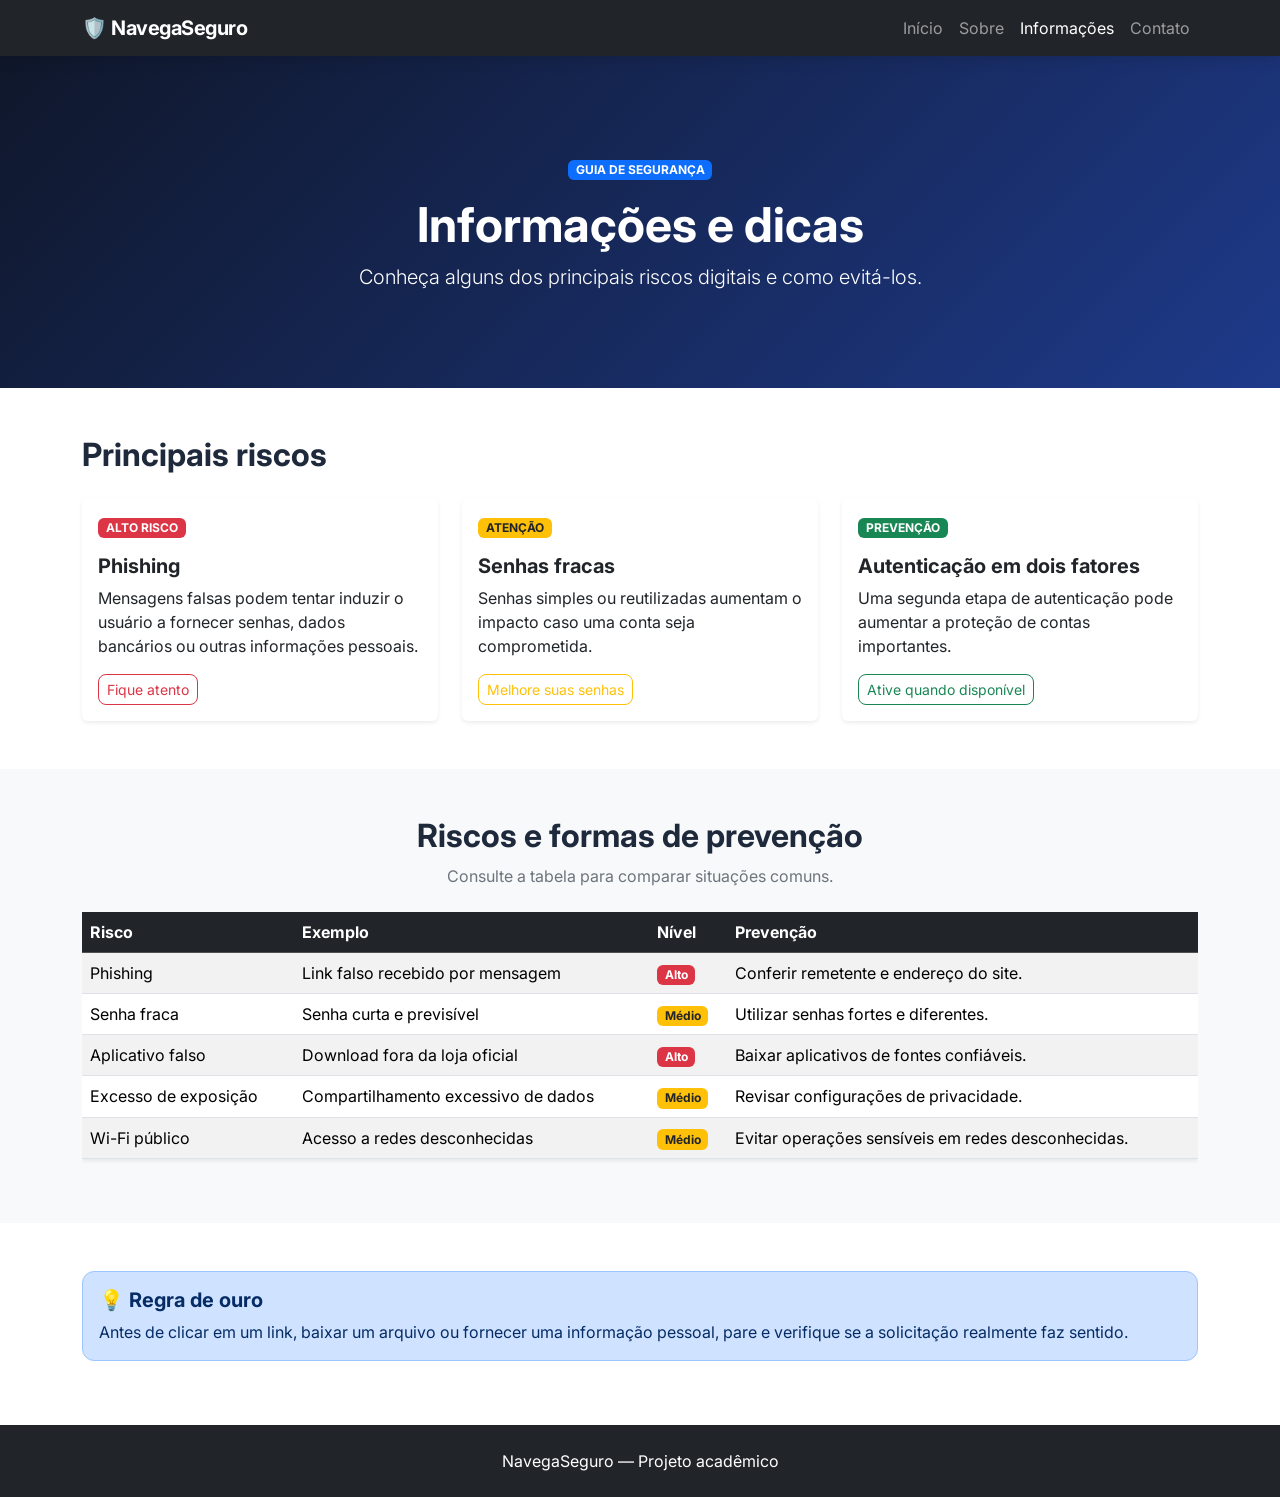
==== informacoes.html @ cbc28134 "av1-nicholas-almeida-silva-3bimestre" ====
<!DOCTYPE html>
<html lang="pt-BR">

<head>

    <meta charset="UTF-8">
    <meta name="viewport" content="width=device-width, initial-scale=1.0">

    <title>Informações | NavegaSeguro</title>

    <link rel="preconnect" href="https://fonts.googleapis.com">
    <link rel="preconnect" href="https://fonts.gstatic.com" crossorigin>

    <link href="https://fonts.googleapis.com/css2?family=Inter:wght@400;500;600;700;800&display=swap" rel="stylesheet">

    <link href="https://cdn.jsdelivr.net/npm/bootstrap@5.3.8/dist/css/bootstrap.min.css" rel="stylesheet">

    <link rel="stylesheet" href="css/style.css">

</head>

<body>

<header>

<nav class="navbar navbar-expand-lg navbar-dark bg-dark fixed-top">

    <div class="container">

        <a class="navbar-brand fw-bold" href="index.html">
            🛡️ NavegaSeguro
        </a>

        <button class="navbar-toggler"
                type="button"
                data-bs-toggle="collapse"
                data-bs-target="#menuPrincipal"
                aria-label="Abrir menu">

            <span class="navbar-toggler-icon"></span>

        </button>

        <div class="collapse navbar-collapse" id="menuPrincipal">

            <ul class="navbar-nav ms-auto">

                <li class="nav-item">
                    <a class="nav-link" href="index.html">Início</a>
                </li>

                <li class="nav-item">
                    <a class="nav-link" href="sobre.html">Sobre</a>
                </li>

                <li class="nav-item">
                    <a class="nav-link active" href="informacoes.html">Informações</a>
                </li>

                <li class="nav-item">
                    <a class="nav-link" href="contato.html">Contato</a>
                </li>

            </ul>

        </div>

    </div>

</nav>

</header>


<main>

<section class="page-header">

    <div class="container text-center">

        <span class="badge text-bg-primary mb-3">
            GUIA DE SEGURANÇA
        </span>

        <h1 class="display-5 fw-bold">
            Informações e dicas
        </h1>

        <p class="lead">
            Conheça alguns dos principais riscos digitais e como evitá-los.
        </p>

    </div>

</section>


<section class="py-5">

    <div class="container">

        <h2 class="fw-bold mb-4">
            Principais riscos
        </h2>

        <div class="row g-4">

            <div class="col-md-6 col-lg-4">

                <div class="card h-100 shadow-sm border-0">

                    <div class="card-body">

                        <span class="badge bg-danger mb-3">
                            ALTO RISCO
                        </span>

                        <h3 class="h5 fw-bold">
                            Phishing
                        </h3>

                        <p>
                            Mensagens falsas podem tentar induzir o usuário
                            a fornecer senhas, dados bancários ou outras
                            informações pessoais.
                        </p>

                        <button class="btn btn-outline-danger btn-sm">
                            Fique atento
                        </button>

                    </div>

                </div>

            </div>


            <div class="col-md-6 col-lg-4">

                <div class="card h-100 shadow-sm border-0">

                    <div class="card-body">

                        <span class="badge bg-warning text-dark mb-3">
                            ATENÇÃO
                        </span>

                        <h3 class="h5 fw-bold">
                            Senhas fracas
                        </h3>

                        <p>
                            Senhas simples ou reutilizadas aumentam o impacto
                            caso uma conta seja comprometida.
                        </p>

                        <button class="btn btn-outline-warning btn-sm">
                            Melhore suas senhas
                        </button>

                    </div>

                </div>

            </div>


            <div class="col-md-6 col-lg-4">

                <div class="card h-100 shadow-sm border-0">

                    <div class="card-body">

                        <span class="badge bg-success mb-3">
                            PREVENÇÃO
                        </span>

                        <h3 class="h5 fw-bold">
                            Autenticação em dois fatores
                        </h3>

                        <p>
                            Uma segunda etapa de autenticação pode aumentar
                            a proteção de contas importantes.
                        </p>

                        <button class="btn btn-outline-success btn-sm">
                            Ative quando disponível
                        </button>

                    </div>

                </div>

            </div>

        </div>

    </div>

</section>


<section class="bg-light py-5">

    <div class="container">

        <div class="text-center mb-4">

            <h2 class="fw-bold">
                Riscos e formas de prevenção
            </h2>

            <p class="text-secondary">
                Consulte a tabela para comparar situações comuns.
            </p>

        </div>


        <div class="table-responsive">

            <table class="table table-striped table-hover align-middle shadow-sm">

                <thead class="table-dark">

                    <tr>
                        <th scope="col">Risco</th>
                        <th scope="col">Exemplo</th>
                        <th scope="col">Nível</th>
                        <th scope="col">Prevenção</th>
                    </tr>

                </thead>

                <tbody>

                    <tr>

                        <td>Phishing</td>

                        <td>
                            Link falso recebido por mensagem
                        </td>

                        <td>
                            <span class="badge bg-danger">
                                Alto
                            </span>
                        </td>

                        <td>
                            Conferir remetente e endereço do site.
                        </td>

                    </tr>


                    <tr>

                        <td>Senha fraca</td>

                        <td>
                            Senha curta e previsível
                        </td>

                        <td>
                            <span class="badge bg-warning text-dark">
                                Médio
                            </span>
                        </td>

                        <td>
                            Utilizar senhas fortes e diferentes.
                        </td>

                    </tr>


                    <tr>

                        <td>Aplicativo falso</td>

                        <td>
                            Download fora da loja oficial
                        </td>

                        <td>
                            <span class="badge bg-danger">
                                Alto
                            </span>
                        </td>

                        <td>
                            Baixar aplicativos de fontes confiáveis.
                        </td>

                    </tr>


                    <tr>

                        <td>Excesso de exposição</td>

                        <td>
                            Compartilhamento excessivo de dados
                        </td>

                        <td>
                            <span class="badge bg-warning text-dark">
                                Médio
                            </span>
                        </td>

                        <td>
                            Revisar configurações de privacidade.
                        </td>

                    </tr>


                    <tr>

                        <td>Wi-Fi público</td>

                        <td>
                            Acesso a redes desconhecidas
                        </td>

                        <td>
                            <span class="badge bg-warning text-dark">
                                Médio
                            </span>
                        </td>

                        <td>
                            Evitar operações sensíveis em redes desconhecidas.
                        </td>

                    </tr>

                </tbody>

            </table>

        </div>

    </div>

</section>


<section class="py-5">

    <div class="container">

        <div class="alert alert-primary" role="alert">

            <h2 class="h5 fw-bold">
                💡 Regra de ouro
            </h2>

            <p class="mb-0">
                Antes de clicar em um link, baixar um arquivo ou fornecer
                uma informação pessoal, pare e verifique se a solicitação
                realmente faz sentido.
            </p>

        </div>

    </div>

</section>

</main>


<footer class="footer bg-dark text-white py-4">

    <div class="container text-center">

        <p class="mb-0">
            NavegaSeguro — Projeto acadêmico
        </p>

    </div>

</footer>


<script src="https://cdn.jsdelivr.net/npm/bootstrap@5.3.8/dist/js/bootstrap.bundle.min.js"></script>

</body>

</html>
---- css/style.css ----
:root {
    --azul-principal: #2563eb;
    --azul-escuro: #0f172a;
    --cinza-fundo: #f8fafc;
    --texto: #1e293b;
}

* {
    box-sizing: border-box;
}

html {
    scroll-behavior: smooth;
}

body {
    font-family: "Inter", sans-serif;
    color: var(--texto);
    background-color: white;
    padding-top: 56px;
}

.navbar-brand {
    letter-spacing: -0.5px;
}

.navbar {
    box-shadow: 0 2px 15px rgba(0, 0, 0, 0.15);
}

.hero-section {
    min-height: 650px;
    display: flex;
    align-items: center;
    color: white;
    background:
        linear-gradient(135deg, #0f172a 0%, #1e3a8a 55%, #2563eb 100%);
    padding: 80px 0;
}

.hero-section h1 {
    letter-spacing: -2px;
}

.hero-image {
    max-height: 400px;
    filter: drop-shadow(0 20px 30px rgba(0, 0, 0, 0.25));
}

.page-header {
    background:
        linear-gradient(135deg, #0f172a, #1e3a8a);
    color: white;
    padding: 100px 0 80px;
}

.card {
    transition: transform 0.25s ease, box-shadow 0.25s ease;
}

.card:hover {
    transform: translateY(-5px);
    box-shadow: 0 15px 30px rgba(15, 23, 42, 0.12) !important;
}

.card-img-top {
    height: 210px;
    object-fit: cover;
    background-color: #eff6ff;
}

.icon-box {
    width: 60px;
    height: 60px;
    display: flex;
    align-items: center;
    justify-content: center;
    border-radius: 15px;
    background-color: #dbeafe;
    font-size: 28px;
}

section {
    overflow: hidden;
}

.footer {
    margin-top: 0;
}

.table {
    background-color: white;
}

.form-control,
.form-select {
    min-height: 48px;
}

textarea.form-control {
    min-height: 140px;
}

.btn {
    border-radius: 8px;
}

.alert {
    border-radius: 12px;
}

@media (max-width: 768px) {

    .hero-section {
        min-height: auto;
        padding: 70px 0;
    }

    .hero-section h1 {
        font-size: 2.4rem;
    }

    .page-header {
        padding: 70px 0 55px;
    }

    .display-5 {
        font-size: 2.2rem;
    }

}
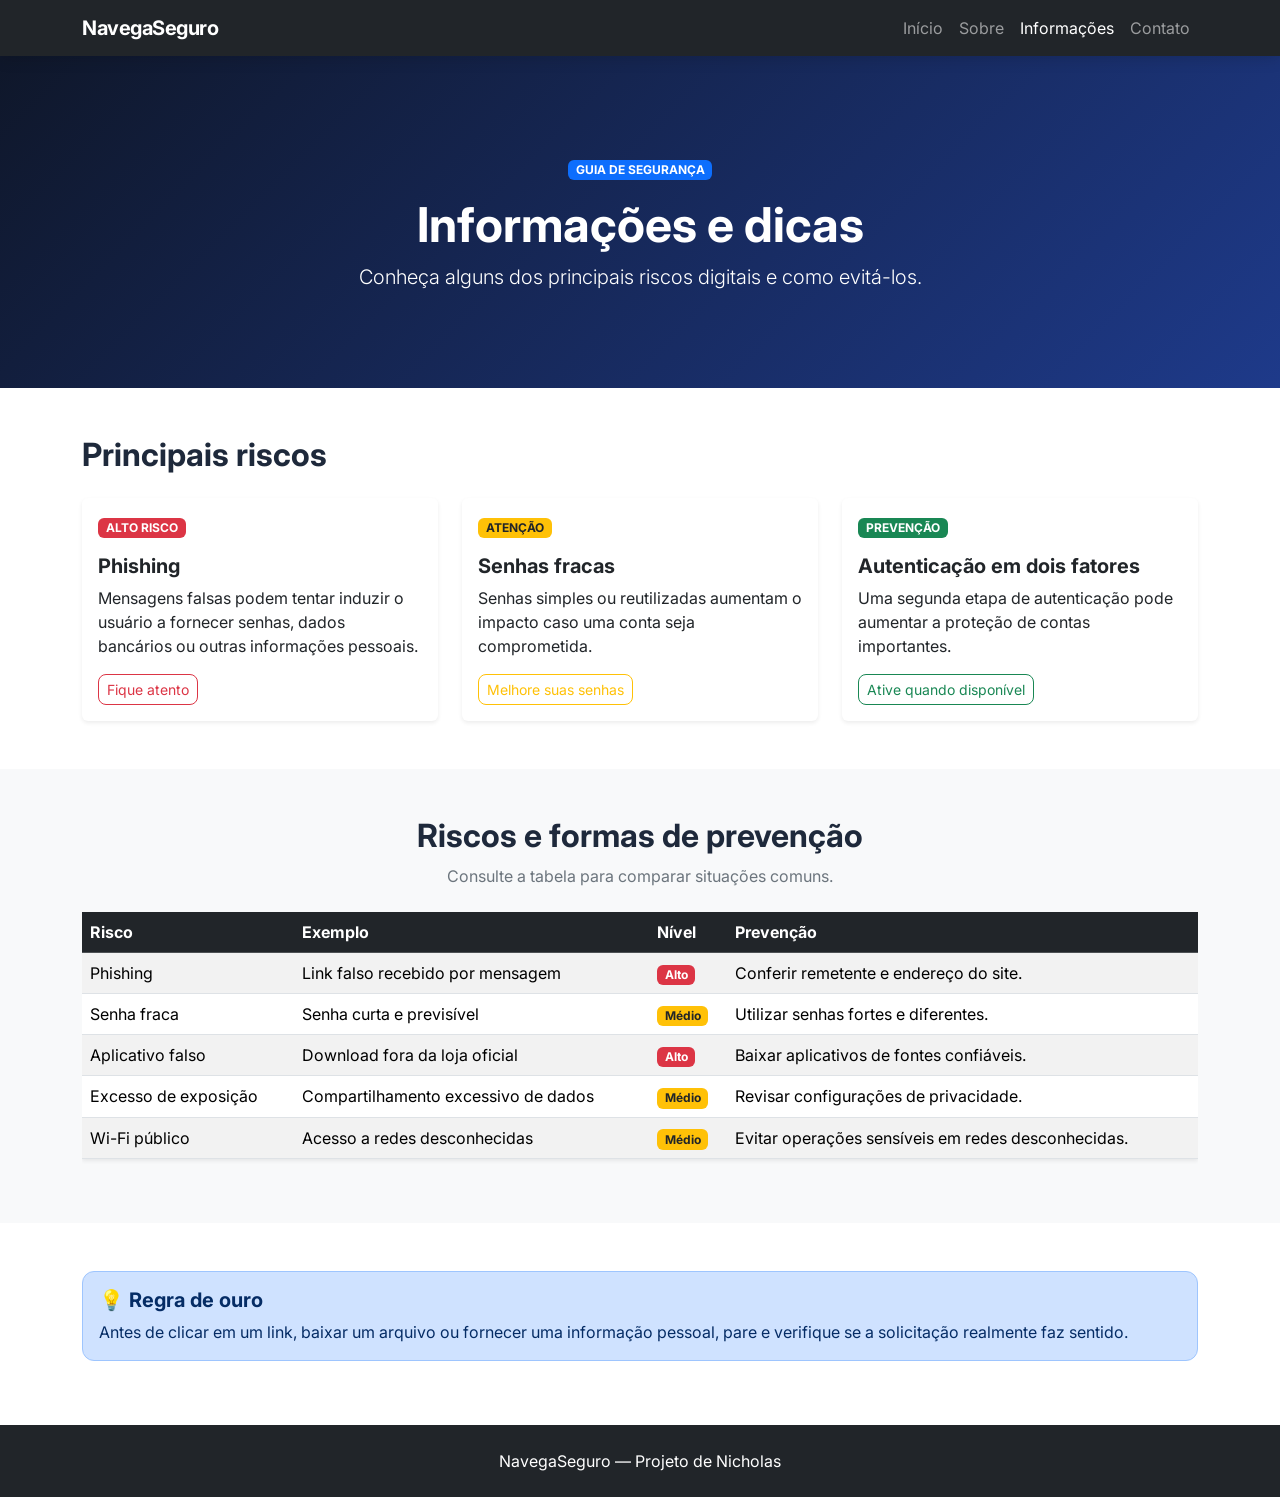
==== commit 15f74af1: "js" ====
--- a/informacoes.html
+++ b/informacoes.html
@@ -28,7 +28,7 @@
     <div class="container">
 
         <a class="navbar-brand fw-bold" href="index.html">
-            🛡️ NavegaSeguro
+             NavegaSeguro
         </a>
 
         <button class="navbar-toggler"
@@ -381,7 +381,7 @@
     <div class="container text-center">
 
         <p class="mb-0">
-            NavegaSeguro — Projeto acadêmico
+            NavegaSeguro — Projeto de Nicholas
         </p>
 
     </div>
